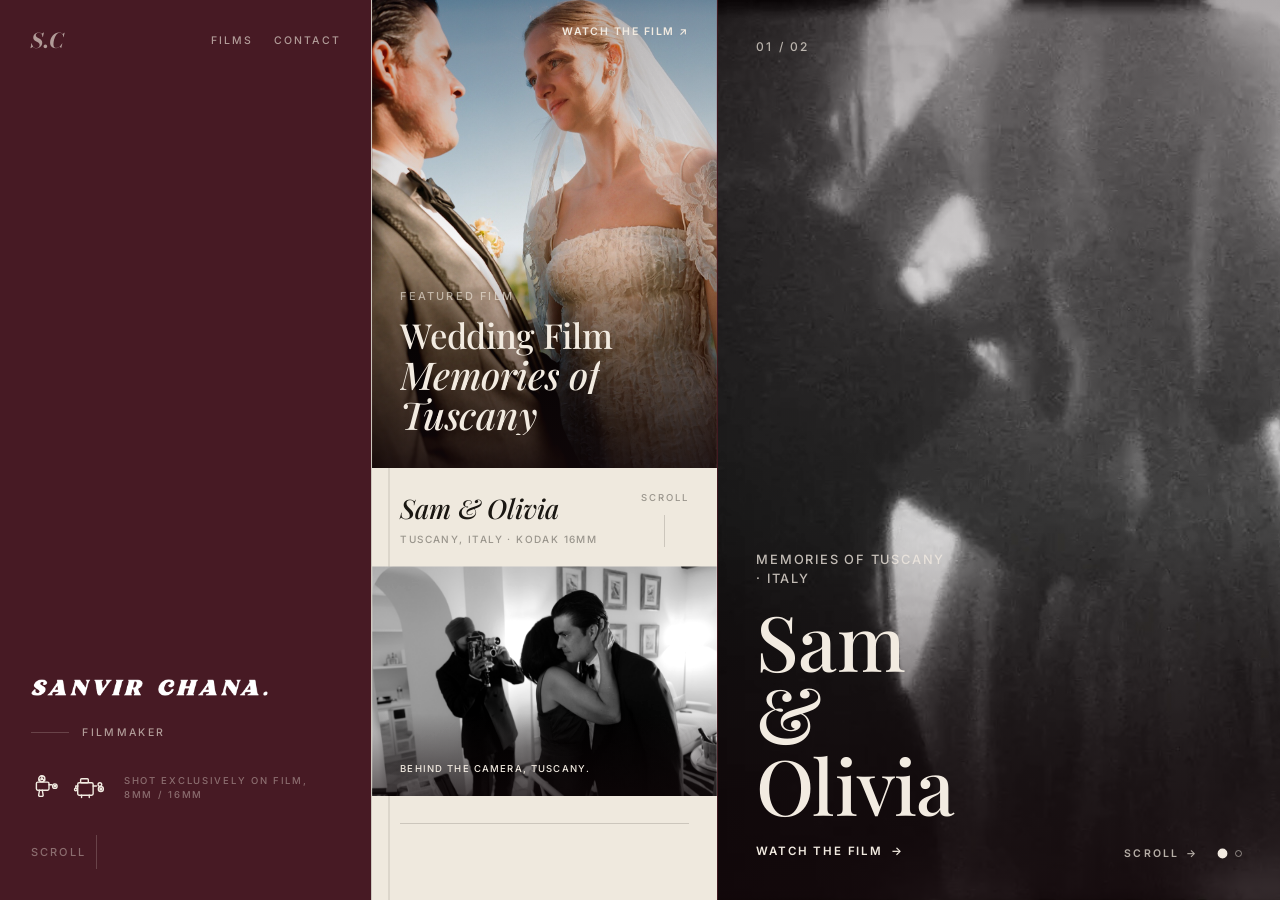
==== site/index.html @ 523c0150 "Initial commit — Studio Sanvir filmmaker portfolio site Static HTML/CSS/JS portfolio for Studio Sanv" ====
<!DOCTYPE html>
<html lang="en">
<head>
  <meta charset="UTF-8" />
  <meta name="viewport" content="width=device-width, initial-scale=1" />
  <title>Studio Sanvir — Filmmaker</title>
  <meta name="description" content="Studio Sanvir — wedding films by Sanvir Chana, shot entirely on Kodak film, each with an original score by composer Marcus Herne. London &amp; Tuscany." />
  <meta property="og:title" content="Studio Sanvir — Filmmaker" />
  <meta property="og:description" content="A filmmaker at the wedding — wholly bespoke, shot on Kodak film, with an original score for every couple." />
  <meta property="og:type" content="website" />
  <meta property="og:image" content="assets/img/full/q-846.jpg" />
  <meta name="theme-color" content="#f2ebe1" />
  <link rel="icon" href="data:image/svg+xml,<svg xmlns='http://www.w3.org/2000/svg' viewBox='0 0 32 32'><rect width='32' height='32' fill='%23471a24'/><text x='16' y='21.5' font-family='Georgia,serif' font-weight='600' font-size='20' fill='%23f2ebe1' text-anchor='middle'>S</text></svg>" />

  <link rel="preconnect" href="https://fonts.googleapis.com" />
  <link rel="preconnect" href="https://fonts.gstatic.com" crossorigin />
  <link href="https://fonts.googleapis.com/css2?family=Bodoni+Moda:ital,opsz,wght@1,6..96,700&family=Playfair+Display:ital,wght@0,400;0,500;0,600;1,400;1,500&family=Inter:wght@400;500;600&display=swap" rel="stylesheet" />
  <link rel="stylesheet" href="assets/css/home.css?v=32" />
  <script>(function(h){try{h.classList.add('is-intro');setTimeout(function(){h.classList.remove('is-intro');},2600);}catch(e){}})(document.documentElement);</script>
</head>
<body>
  <a class="skip" href="#films">Skip to the films</a>

  <div class="layout">

    <!-- 1 · IDENTITY (burgundy, spacious) --------------------------------- -->
    <aside class="col col--id" data-col aria-label="About Sanvir Chana">
      <div class="id__mast">
        <div class="id__top">
          <a class="brand" href="index.html" aria-label="Studio Sanvir, home" data-magnet>
            <span class="brand__mono" aria-hidden="true">S.C</span>
          </a>
          <nav class="id__nav">
            <a href="#films" data-magnet>Films</a>
            <a href="mailto:hi@studiosanvir.com" data-magnet>Contact</a>
          </nav>
        </div>

        <h1 class="logo" aria-label="Studio Sanvir, Filmmaker">
          <span class="logo__word" data-reveal aria-hidden="true"><img class="logo__img" src="assets/img/logo-sanvir-chana.png" alt="Sanvir Chana" /></span>
          <span class="logo__meta" data-reveal aria-hidden="true">
            <span class="logo__rule"></span>
            <span class="logo__desc">Filmmaker</span>
          </span>
        </h1>

        <p class="filmstock" data-reveal>
          <span class="filmstock__icons" aria-hidden="true">
            <svg viewBox="0 0 34 30"><!-- 8mm cine camera (pistol-grip, single reel) -->
              <rect x="6" y="9" width="14" height="9" rx="1.5"/>
              <g class="reel">
                <circle cx="12" cy="5.4" r="3.4"/><circle cx="12" cy="5.4" r="0.9"/>
                <circle cx="12" cy="2.7" r="0.55"/><circle cx="14.6" cy="6.7" r="0.55"/><circle cx="9.4" cy="6.7" r="0.55"/>
              </g>
              <path d="M20 12 h3"/>
              <circle cx="26.5" cy="13.5" r="2.5"/><circle cx="26.5" cy="13.5" r="0.85"/>
              <path d="M9.5 18 l-1 5.4 q-0.1 1.5 1.5 1.5 h2 q1.6 0 1.5 -1.5 l-1 -5.4"/>
            </svg>
            <svg viewBox="0 0 40 28"><!-- Bolex 16mm cine camera (turret + side hand-crank) -->
              <rect x="8" y="9" width="16" height="13" rx="1.5"/>
              <rect x="11" y="5" width="8" height="4" rx="1"/>
              <path d="M24 12.5 h3.5"/>
              <circle cx="31" cy="11" r="1.9"/>
              <circle cx="32" cy="15.5" r="2.6"/><circle cx="32" cy="15.5" r="0.9"/>
              <circle cx="6" cy="16" r="1.3"/>
              <path d="M6 14.7 v-2.2 h2.2"/>
              <path d="M12 22 v2.4 M20 22 v2.4"/>
            </svg>
          </span>
          <span class="filmstock__text">Shot exclusively on film,<br/>8mm&nbsp;/&nbsp;16mm</span>
        </p>

        <span class="id__cue" aria-hidden="true">Scroll<i></i></span>
      </div>

      <div class="id__about">
        <p class="id__lead" data-split>About</p>
        <div class="id__bio">
          <p data-reveal>Sanvir Chana is a filmmaker drawn to honest stories and quiet moments. His work is rooted in observation rather than direction, creating films that feel timeless, intimate and deeply human.</p>
          <p data-reveal>Every film is made entirely by hand, with no templates, no formulas, and no two ever the same.</p>
          <p data-reveal>He shoots exclusively on Kodak motion picture film, embracing the texture, warmth and character that only analogue can offer. Film demands patience, intention and trust. There are no unlimited takes, only moments that matter.</p>
          <p data-reveal>Each film is scored with an original composition, written specifically for the people at its heart. Rather than relying on licensed music, every piece is composed from scratch, creating something that belongs entirely to that story. A piece of music that will live alongside the memories it accompanies for years to come.</p>
          <p data-reveal>Whether documenting a wedding, a family, or a place, Sanvir's aim is always the same: to create films that feel truthful today and even more meaningful decades from now.</p>
          <p class="id__filmnote" data-reveal>Captured on Kodak Motion Picture Film.</p>
        </div>
        <figure class="id__portrait" data-clip>
          <img src="assets/img/full/sl-607.jpg" width="1200" height="1800" alt="Portrait of Sanvir Chana with a cine camera" loading="lazy" />
        </figure>
        <div class="id__contact" data-reveal>
          <p class="label">Enquiries</p>
          <a class="id__mail" href="mailto:hi@studiosanvir.com" data-magnet>hi@studiosanvir.com</a>
          <div class="id__links">
            <a href="https://www.instagram.com/sanvirchana" target="_blank" rel="noopener" data-magnet>Instagram ↗</a>
          </div>
          <p class="id__copy">London, UK — © <span data-year></span></p>
        </div>
      </div>
    </aside>

    <!-- 2 · THE FEATURE — a Vogue-style written piece (most writing) ------- -->
    <article class="col col--feature" data-col id="feature" aria-label="Featured film">
      <div class="ft__progress" aria-hidden="true"><span data-progress></span></div>

      <div class="ft__cover">
        <a class="ft__hero ft__hero--bleed" href="films/memories-of-tuscany.html" data-clip>
          <img src="assets/img/full/sam-olivia-look.jpg" width="1400" height="1400" alt="Sam &amp; Olivia, face to face in the Tuscan light" loading="lazy" />
          <span class="ft__view">Watch the film <i>↗</i></span>
          <header class="ft__head">
            <span class="ft__kicker">Featured Film</span>
            <h2 class="ft__title">
              <span class="ft__type">Wedding Film</span>
              <span class="ft__name" data-split>Memories of Tuscany</span>
            </h2>
          </header>
        </a>

        <div class="ft__coverfoot">
          <div class="ft__coverwrite" data-reveal>
            <p class="ft__coupleline">Sam &amp; Olivia</p>
            <p class="ft__placeline">Tuscany, Italy · Kodak 16mm</p>
          </div>
          <span class="ft__cue" aria-hidden="true">Scroll<i></i></span>
        </div>
      </div>

      <figure class="ft__shot ft__shot--fill" data-clip>
        <img src="assets/img/full/q-846.jpg" width="1800" height="1200" alt="Sanvir Chana filming Sam &amp; Olivia on a Bolex 16mm camera" loading="lazy" />
        <figcaption>Behind the camera, Tuscany.</figcaption>
      </figure>

      <div class="ft__body">
        <p class="ft__lead" data-reveal>Some weddings you photograph. A few you sit inside, and let happen.</p>
        <p data-reveal>Sam and Olivia were married over two unhurried days in the Tuscan hills, all of it shot on 16mm — three rolls a day, never more. The format asks a certain patience of you: you stop chasing every moment and begin waiting for the right one.</p>

        <figure class="ft__shot ft__shot--tall" data-clip>
          <img src="assets/img/full/sam-olivia-pellicano.jpg" width="1200" height="1798" alt="Sam &amp; Olivia outside Hotel Il Pellicano" loading="lazy" />
          <figcaption>Sam &amp; Olivia, Tuscany</figcaption>
        </figure>

        <p data-reveal>There is something Kodak film does that nothing else will. It flatters no one and forgives everyone — the afternoon light came through the grain like honey and held its warmth into the last of the evening.</p>
        <p data-reveal>There are no second takes. The crank turns, the magazine empties, and whatever happened in those thirty seconds is the only version there will ever be. The film is as singular as the day it remembers.</p>

        <figure class="ft__shot" data-clip>
          <img src="assets/img/full/m-863.jpg" width="1800" height="1200" alt="Golden-hour celebration in the courtyard" loading="lazy" />
          <figcaption>Golden hour, somewhere past the speeches.</figcaption>
        </figure>

        <p data-reveal>Marcus Herne scored it afterward — a piece written for the two of them alone. We finished as the music found the picture, the courtyard full, Sam and Olivia somewhere in the middle of it.</p>
        <p class="ft__sign" data-reveal>— Sanvir Chana</p>
      </div>
    </article>

    <!-- 3 · THE FILMS — each wedding plays full-bleed; scroll SIDEWAYS to the next -->
    <section class="col col--reel" data-col id="films" aria-label="Wedding films">
      <div class="reel__track" data-reel>
        <article class="wed">
          <video class="wed__vid" muted loop playsinline preload="auto" poster="assets/img/full/sam-olivia-poster.jpg"><source src="assets/video/sam-olivia.mp4" type="video/mp4" /></video>
          <div class="wed__scrim" aria-hidden="true"></div>
          <a class="wed__overlay" href="films/memories-of-tuscany.html">
            <span class="wed__no">01 / 02</span>
            <div class="wed__lower">
              <p class="wed__where">Memories of Tuscany · Italy</p>
              <h2 class="wed__couple" data-split>Sam &amp; Olivia</h2>
              <span class="wed__view">Watch the film <i>→</i></span>
            </div>
          </a>
        </article>

        <article class="wed">
          <video class="wed__vid" muted loop playsinline preload="none" poster="assets/img/full/anoop-rasans-poster.jpg"><source src="assets/video/anoop-rasans.mp4" type="video/mp4" /></video>
          <div class="wed__scrim" aria-hidden="true"></div>
          <a class="wed__overlay" href="films/from-paris-with-love.html">
            <span class="wed__no">02 / 02</span>
            <div class="wed__lower">
              <p class="wed__where">From Paris with Love · France</p>
              <h2 class="wed__couple" data-split>Anoop &amp; Rasans</h2>
              <span class="wed__view">Watch the film <i>→</i></span>
            </div>
          </a>
        </article>
      </div>

      <div class="reel__nav">
        <span class="reel__hint" aria-hidden="true">Scroll <i>→</i></span>
        <div class="reel__dots" data-dots aria-label="Choose a film"></div>
      </div>
    </section>
  </div>

  <script src="https://cdnjs.cloudflare.com/ajax/libs/gsap/3.12.5/gsap.min.js" defer></script>
  <script src="assets/js/home.js?v=9" defer></script>
</body>
</html>
---- site/assets/css/home.css ----
/* =========================================================================
   SANVIR CHANA — WEDDING FILMS · three independently-scrolling columns
   Identity (burgundy) · The Journal (a written feature) · The Films (playing)
   Type: Playfair Display (display) + Inter (text)
   ========================================================================= */

:root {
  --paper:   #efe9de;                 /* warm paper — middle */
  --paper-2: #e5ddcd;
  --ink:     #1a1712;
  --ink-2:   rgba(26,23,18,0.58);
  --ink-3:   rgba(26,23,18,0.40);
  --line:    rgba(26,23,18,0.16);
  --line-2:  rgba(26,23,18,0.09);

  --oxblood: #471a24;                 /* deep burgundy — identity + film surround */
  --wine:    #8a2e3c;
  --cream:   #f2ebe1;
  --cream-2: rgba(242,235,225,0.62);
  --cream-3: rgba(242,235,225,0.40);
  --cream-line: rgba(242,235,225,0.20);

  --serif: "Playfair Display", Georgia, "Times New Roman", serif;
  --sans:  "Inter", -apple-system, BlinkMacSystemFont, "Segoe UI", sans-serif;

  --ease: cubic-bezier(0.22, 1, 0.36, 1);
  --spring: cubic-bezier(0.34, 1.4, 0.64, 1);
  --img: contrast(1.03) saturate(1.05);
}

* , *::before, *::after { box-sizing: border-box; margin: 0; padding: 0; }
html, body { height: 100%; }
body { background: var(--paper); color: var(--ink); font-family: var(--sans); font-size: 15px; line-height: 1.5;
  -webkit-font-smoothing: antialiased; text-rendering: optimizeLegibility; overflow: hidden; }
@media (hover: hover) and (pointer: fine) { body { cursor: none; } }
img, video { display: block; max-width: 100%; }
a { color: inherit; text-decoration: none; }
::selection { background: var(--wine); color: var(--cream); }
.skip { position: absolute; left: -999px; top: 8px; z-index: 60; background: var(--ink); color: var(--paper); padding: 10px 16px; }
.skip:focus { left: 12px; }
:focus-visible { outline: 1.5px solid var(--wine); outline-offset: 3px; }
.label { font-family: var(--sans); font-size: 11px; font-weight: 500; letter-spacing: 0.18em; text-transform: uppercase; color: var(--ink-2); }

/* ---- micro-animation primitives -------------------------------------- */
[data-reveal] { opacity: 0; transform: translateY(16px); transition: opacity 0.9s var(--ease), transform 0.9s var(--ease); }
[data-reveal].in { opacity: 1; transform: none; }
[data-clip] { clip-path: inset(0 0 100% 0); transition: clip-path 1.15s var(--ease); }
[data-clip].in { clip-path: inset(0 0 0% 0); }
[data-clip] img, [data-clip] video { transform: scale(1.08); transition: transform 1.7s var(--ease); }
[data-clip].in img, [data-clip].in video { transform: scale(1); }
.word { display: inline-block; overflow: hidden; vertical-align: top; }
.word__in { display: inline-block; transform: translateY(115%); transition: transform 0.9s var(--spring); }
[data-split].in .word__in { transform: translateY(0); }
body.no-anim [data-reveal], body.no-anim [data-clip] { opacity: 1; transform: none; clip-path: none; }
body.no-anim .word__in { transform: none; }

/* ---- custom cursor --------------------------------------------------- */
.cursor { position: fixed; top: 0; left: 0; z-index: 200; width: 9px; height: 9px; border-radius: 50%; background: var(--wine);
  pointer-events: none; display: grid; place-items: center;
  transition: width 0.3s var(--spring), height 0.3s var(--spring), background 0.3s, border-color 0.3s; }
.cursor.is-hover { width: 46px; height: 46px; background: rgba(138,46,60,0.12); border: 1px solid var(--wine); }
.cursor.is-media { width: 82px; height: 82px; background: rgba(0,0,0,0.16); border: 1px solid var(--cream); }
.cursor::after { content: ""; font-family: var(--sans); font-size: 9.5px; letter-spacing: 0.14em; text-transform: uppercase; color: var(--cream); }
.cursor.is-media::after { content: "Watch"; }

/* =========================================================================
   THE THREE INDEPENDENT COLUMNS
   ========================================================================= */
.layout { display: grid; grid-template-columns: 29% 27% 44%; height: 100svh; }
.col { height: 100svh; overflow-y: auto; overflow-x: hidden; scrollbar-width: none; -webkit-overflow-scrolling: touch; }
.col::-webkit-scrollbar { display: none; }
/* opening reveal — columns fade up from a blank cream ground (studio-simms-style) */
.is-intro .col { opacity: 0; transition: opacity 0.95s var(--ease); }
.is-intro .col.is-in { opacity: 1; }
.col--id, .col--feature { padding: clamp(24px, 2.2vw, 46px); }
.col--feature, .col--reel { border-left: 1px solid var(--line); }

/* ---- 1 · IDENTITY (burgundy, spacious — minimal like the reference) ---- */
.col--id { background: var(--oxblood); color: var(--cream); padding: clamp(26px,2.4vw,50px); container-type: inline-size; }
.col--id ::selection { background: var(--cream); color: var(--oxblood); }
.id__mast { min-height: calc(100svh - clamp(52px,4.8vw,100px)); display: flex; flex-direction: column; }
.id__top { display: flex; align-items: center; justify-content: space-between; gap: 16px; }

/* the maker's mark — two initials joined: a couple, and a chop, in one glyph */
.brand { display: inline-flex; will-change: transform; }
.brand__mono { display: inline-flex; font-family: "Bodoni Moda", var(--serif); font-style: italic; font-weight: 700;
  font-size: clamp(18px,1.6vw,22px); letter-spacing: 0.02em; line-height: 1; color: var(--cream-2); transition: color 0.5s var(--ease); }   /* S.C — Bodoni Moda to match the SANVIR CHANA. wordmark logo */
@media (hover: hover) { .brand:hover .brand__mono { color: var(--cream); } }

.id__nav { display: flex; gap: clamp(16px,1.6vw,24px); }
.id__nav a { font-family: var(--sans); font-size: 10.5px; font-weight: 500; letter-spacing: 0.2em; text-transform: uppercase;
  color: var(--cream-2); position: relative; will-change: transform; }
.id__nav a::after { content:""; position:absolute; left:0; right:0; bottom:-4px; height:1px; background: var(--cream);
  transform: scaleX(0); transform-origin: left; transition: transform 0.4s var(--spring); }
@media (hover: hover) { .id__nav a:hover { color: var(--cream); } .id__nav a:hover::after { transform: scaleX(1); } }

/* the wordmark — the s.s. Chana logo (gold script), set on the burgundy */
.logo { margin-top: auto; transform: scale(calc(1 + 0.22 * var(--expand, 0))); transform-origin: left bottom; will-change: transform; }
.logo__word { display: block; line-height: 0; }
.logo__img { display: block; width: clamp(206px, 18.5vw, 248px); height: auto; }   /* the white SANVIR CHANA. wordmark — wide, thin Didone lockup (~13.6:1) */
.logo__meta { display: flex; align-items: center; gap: 13px; margin-top: clamp(20px,2.2vw,30px); }
.logo__rule { display: block; width: clamp(26px,3vw,46px); height: 1px; background: var(--cream-line); flex: none; }
.logo__desc { font-family: var(--sans); font-size: 10.5px; font-weight: 500; letter-spacing: 0.22em; text-transform: uppercase; color: var(--cream-2); }

/* the craft mark — shot exclusively on 16mm (a Bolex + a projector, outlined) */
.filmstock { display: flex; align-items: center; gap: clamp(11px,1.2vw,15px); margin-top: clamp(22px,2.6vw,34px); }
.filmstock__icons { display: inline-flex; align-items: flex-end; gap: 9px; color: var(--cream); flex: none; }
.filmstock__icons svg { display: block; height: clamp(22px,2.2vw,27px); width: auto; overflow: visible; }
.filmstock__icons svg rect, .filmstock__icons svg circle, .filmstock__icons svg path, .filmstock__icons svg line {
  fill: none; stroke: currentColor; stroke-width: 1.4; stroke-linecap: round; stroke-linejoin: round; vector-effect: non-scaling-stroke; }
.filmstock__icons .reel { transform-box: fill-box; transform-origin: center; animation: spin16 9s linear infinite; }
@media (prefers-reduced-motion: reduce) { .filmstock__icons .reel { animation: none; } }
@keyframes spin16 { to { transform: rotate(360deg); } }
.filmstock__text { font-family: var(--sans); font-size: 9.5px; font-weight: 500; letter-spacing: 0.18em; text-transform: uppercase; line-height: 1.5; color: var(--cream-3); }

.id__cue { display: inline-flex; align-items: center; gap: 10px; margin-top: clamp(24px,2.6vw,38px);
  font-family: var(--sans); font-size: 11px; font-weight: 500; letter-spacing: 0.2em; text-transform: uppercase; color: var(--cream-3); }
.id__cue i { width: 1px; height: 34px; background: var(--cream-line); position: relative; overflow: hidden; }
.id__cue i::after { content:""; position:absolute; inset:0; background: var(--cream-2); transform: translateY(-100%); animation: drop 2.2s var(--ease) infinite; }
@keyframes drop { 0% { transform: translateY(-100%);} 55%,100% { transform: translateY(100%);} }
.id__about { max-width: 38ch; padding-top: clamp(52px, 9vh, 130px); }
.id__about > * + * { margin-top: clamp(18px,2vw,26px); }
.id__bio > * + * { margin-top: clamp(18px,2vw,26px); }
.id__lead { font-family: var(--serif); font-style: italic; font-weight: 400; font-size: clamp(1.7rem, 2.5vw, 2.5rem); line-height: 1.12; color: var(--cream); }
.id__about p:not(.label):not(.id__lead) { font-family: var(--sans); font-size: clamp(0.96rem,1.05vw,1.06rem); line-height: 1.6; color: var(--cream-2); }
.id__creds { display: flex; flex-direction: column; gap: clamp(11px,1.2vw,15px); padding: clamp(18px,2vw,26px) 0; border-top: 1px solid var(--cream-line); border-bottom: 1px solid var(--cream-line); }
.id__creds > div { display: flex; align-items: baseline; justify-content: space-between; gap: 16px; }
.id__creds dt { font-family: var(--sans); font-size: 10px; font-weight: 500; letter-spacing: 0.18em; text-transform: uppercase; color: var(--cream-3); }
.id__creds dd { font-family: var(--serif); font-style: italic; font-weight: 400; font-size: clamp(1.05rem,1.4vw,1.3rem); color: var(--cream); text-align: right; }
.id__portrait { overflow: hidden; aspect-ratio: 2/3; background: rgba(0,0,0,0.2); margin-top: clamp(26px,3vw,40px) !important; }   /* 2/3 = native ratio of the SL.607 portrait → shows the full frame, uncropped */
.id__portrait img { width: 100%; height: 100%; object-fit: cover; filter: var(--img); }
@media (hover: hover) { .id__portrait:hover img { transform: scale(1.04); transition: transform 1.3s var(--ease); } }
.id__contact .label { display: block; color: var(--cream-3); margin-bottom: clamp(14px,1.6vw,20px); }
.id__mail { display: inline-block; font-family: var(--serif); font-weight: 400; font-size: clamp(1.5rem,2.3vw,2.1rem); color: var(--cream); position: relative; will-change: transform; }
.id__mail::after { content:""; position:absolute; left:0; right:0; bottom:0; height:1.5px; background: var(--cream); transform: scaleX(0); transform-origin: left; transition: transform 0.55s var(--spring); }
@media (hover: hover) { .id__mail:hover::after { transform: scaleX(1); } }
.id__links { display: flex; flex-wrap: wrap; gap: 12px 22px; margin-top: clamp(16px,1.8vw,24px); }
.id__links a { font-size: 12.5px; color: var(--cream); position: relative; will-change: transform; }
.id__links a::after { content:""; position:absolute; left:0; right:0; bottom:-2px; height:1px; background: var(--cream); transform: scaleX(0); transform-origin: left; transition: transform 0.4s var(--spring); }
@media (hover: hover) { .id__links a:hover::after { transform: scaleX(1); } }
.id__copy { font-size: 11.5px; color: var(--cream-3); margin-top: clamp(24px,2.6vw,36px); padding-bottom: clamp(20px,3vh,40px); }

/* when the column expands (takeover), the About fills it as a two-column editorial spread */
@container (min-width: 640px) {
  .id__about { max-width: none; display: grid; grid-template-columns: 1.05fr 0.92fr;
    column-gap: clamp(34px, 4.4cqw, 76px); align-items: start; }
  .id__about > * + * { margin-top: 0; }
  .id__lead { grid-column: 1 / -1; grid-row: 1; font-size: clamp(2.4rem, 4.9cqw, 3.9rem); line-height: 1.06; max-width: 20ch; margin-bottom: clamp(30px, 3.6cqw, 58px); }
  .id__bio { grid-column: 1; grid-row: 2; }
  .id__bio > * + * { margin-top: clamp(16px, 1.7cqw, 24px); }
  .id__portrait { grid-column: 2; grid-row: 2; margin: 0 !important; }
  .id__contact { grid-column: 1 / -1; grid-row: 3; margin-top: clamp(44px, 5cqw, 90px); }
  .id__about p:not(.label):not(.id__lead) { font-size: clamp(1.02rem, 1.45cqw, 1.3rem); line-height: 1.62; }
  .id__creds dd { font-size: clamp(1.1rem, 1.55cqw, 1.4rem); }
  .id__mail { font-size: clamp(1.7rem, 2.7cqw, 2.5rem); }
}
/* the About closes on a small film-stock signature line (overrides the body-paragraph size in both states) */
.id__about p.id__filmnote:not(.id__lead) { margin-top: clamp(22px,2.6vw,34px); font-size: 10px; line-height: 1.7;
  font-weight: 500; letter-spacing: 0.18em; text-transform: uppercase; color: var(--cream-3); }

/* ---- 2 · THE FEATURE (the written piece) ---- */
.col--feature { position: relative; }
/* vertical reading-rail pinned to the column's left edge; fills top→bottom as you read */
.ft__progress { position: sticky; top: 0; z-index: 5; height: 0; }
.ft__progress::before { content: ""; position: absolute; top: calc(-1 * clamp(24px,2.2vw,46px)); left: calc(-1 * clamp(24px,2.2vw,46px) + 16px); width: 2px; height: 100svh; background: var(--line-2); }
.ft__progress span { position: absolute; top: calc(-1 * clamp(24px,2.2vw,46px)); left: calc(-1 * clamp(24px,2.2vw,46px) + 16px); width: 2px; height: 100svh; background: var(--wine); transform: scaleY(0); transform-origin: top; will-change: transform; }
.ft__head { padding-top: clamp(2px,0.6vw,8px); }
.ft__kicker { display: block; font-family: var(--sans); font-size: 11px; font-weight: 500; letter-spacing: 0.2em; text-transform: uppercase; color: var(--wine); }
/* the featured-film lockup — project type (roman) over name (italic), à la the reference */
.ft__title { border-top: 1px solid var(--line); margin-top: clamp(16px,1.8vw,24px); padding-top: clamp(20px,2.2vw,30px); }
.ft__type { display: block; font-family: var(--serif); font-weight: 500; font-size: clamp(1.7rem,2.7vw,2.5rem); line-height: 1.05; letter-spacing: -0.01em; color: var(--ink); }
.ft__name { display: block; font-family: var(--serif); font-style: italic; font-weight: 500; font-size: clamp(1.9rem,3vw,2.8rem); line-height: 1.05; letter-spacing: -0.01em; color: var(--ink); margin-top: 1px; }
.ft__hero { position: relative; display: block; overflow: hidden; aspect-ratio: 1/1; background: var(--paper-2); margin-top: clamp(26px,3.2vh,44px); }   /* 1/1 = the square Sam & Olivia couple portrait, full-frame */
.ft__hero img { width: 100%; height: 100%; object-fit: cover; filter: var(--img); transition: transform 1.3s var(--ease); }
.ft__hero::after { content: ""; position: absolute; inset: 0; pointer-events: none; background: linear-gradient(to top, rgba(18,8,10,0.55), rgba(18,8,10,0) 38%); }
@media (hover: hover) { .ft__hero:hover img { transform: scale(1.04); } }
.ft__view { position: absolute; right: clamp(12px,1.4vw,18px); bottom: clamp(12px,1.4vw,18px); z-index: 2;
  font-family: var(--sans); font-size: 10.5px; font-weight: 600; letter-spacing: 0.14em; text-transform: uppercase; color: var(--cream); }
.ft__view i { font-style: normal; display: inline-block; transition: transform 0.45s var(--spring); }
@media (hover: hover) { .ft__hero:hover .ft__view i { transform: translate(3px,-3px); } }
.ft__credits { display: flex; justify-content: space-between; gap: 16px; margin-top: clamp(14px,1.6vh,20px);
  font-family: var(--sans); font-size: 10.5px; font-weight: 500; letter-spacing: 0.12em; text-transform: uppercase; color: var(--ink-3); }

/* the central section opens with a FULL-BLEED image covering the top half, title overlaid, + writing + scroll cue */
.ft__cover { position: relative; z-index: 6; }   /* lift above the reading rail (z-index 5) across this region */
.ft__hero--bleed { position: relative; display: block; overflow: hidden; aspect-ratio: auto; height: 52svh; min-height: 320px;
  margin: calc(-1 * clamp(24px,2.2vw,46px)) calc(-1 * clamp(24px,2.2vw,46px)) 0;   /* break out of the column padding → edge to edge */
  background: var(--oxblood); }
.ft__hero--bleed img { width: 100%; height: 100%; object-fit: cover; object-position: center 32%; }
.ft__hero--bleed::after { content: ""; position: absolute; inset: 0; pointer-events: none;
  background: linear-gradient(to top, rgba(18,8,10,0.80) 0%, rgba(18,8,10,0.03) 48%, rgba(18,8,10,0.30) 100%); }
.ft__hero--bleed .ft__head { position: absolute; z-index: 2; left: clamp(24px,2.2vw,46px); right: clamp(24px,2.2vw,46px); bottom: clamp(20px,2.6vw,34px); padding: 0; }
.ft__hero--bleed .ft__kicker { color: var(--cream-2); }
.ft__hero--bleed .ft__title { border-top: none; margin-top: clamp(8px,1vw,12px); padding-top: 0; }
.ft__hero--bleed .ft__type, .ft__hero--bleed .ft__name { color: var(--cream); }
.ft__hero--bleed .ft__view { z-index: 2; right: clamp(24px,2.2vw,46px); top: clamp(16px,2vw,24px); bottom: auto; }
.ft__coverfoot { display: flex; align-items: flex-end; justify-content: space-between; gap: 18px; margin-top: clamp(20px,2.6vh,34px); }
.ft__coupleline { font-family: var(--serif); font-style: italic; font-weight: 500; font-size: clamp(1.35rem,2.1vw,1.8rem); line-height: 1; color: var(--ink); }
.ft__placeline { font-family: var(--sans); font-size: 10px; font-weight: 500; letter-spacing: 0.14em; text-transform: uppercase; color: var(--ink-3); margin-top: clamp(7px,1vw,10px); }
.ft__cue { display: inline-flex; flex-direction: column; align-items: center; gap: 9px; flex: none;
  font-family: var(--sans); font-size: 9.5px; font-weight: 500; letter-spacing: 0.2em; text-transform: uppercase; color: var(--ink-3); }
.ft__cue i { width: 1px; height: 32px; background: var(--line); position: relative; overflow: hidden; }
.ft__cue i::after { content: ""; position: absolute; inset: 0; background: var(--wine); transform: translateY(-100%); animation: drop 2.2s var(--ease) infinite; }
@media (prefers-reduced-motion: reduce) { .ft__cue i::after { animation: none; } }
.ft__body { margin-top: clamp(26px,3vh,40px); padding-top: clamp(24px,2.6vh,34px); border-top: 1px solid var(--line); max-width: 46ch; }
.ft__body > p { font-family: var(--sans); font-size: 11px; line-height: 1.9; color: var(--ink-2); margin-bottom: clamp(14px,1.5vw,20px); }
.ft__body .ft__lead { font-family: var(--serif); font-style: italic; font-weight: 400; font-size: clamp(1.25rem,1.6vw,1.6rem); line-height: 1.3; color: var(--ink); margin-bottom: clamp(18px,2vh,26px); }
.ft__shot { overflow: hidden; margin: clamp(26px,3.2vh,42px) 0; }
.ft__shot img { display: block; width: 100%; height: auto; aspect-ratio: 3/2; object-fit: cover; filter: var(--img); transition: transform 1.3s var(--ease); }
@media (hover: hover) { .ft__shot:hover img { transform: scale(1.03); } }
.ft__shot figcaption { margin-top: 10px; font-family: var(--sans); font-size: 9.5px; font-weight: 500; letter-spacing: 0.12em; text-transform: uppercase; color: var(--ink-3); }
.ft__body .ft__sign { font-family: var(--serif); font-style: italic; font-size: 13px; color: var(--ink-3); margin-top: clamp(20px,2.4vh,30px); padding-bottom: clamp(30px,5vh,64px); }
.ft__shot--tall img { aspect-ratio: 2/3; }   /* the Sam & Olivia portrait shows full-frame, uncropped */

/* the "Behind the camera" still fills its section full-bleed like the cover above; the body bar peeks below to keep inviting the scroll */
.ft__shot--fill { position: relative; z-index: 6; margin: clamp(18px,2.2vh,28px) calc(-1 * clamp(24px,2.2vw,46px)); }
.ft__shot--fill img { width: 100%; height: auto; aspect-ratio: 3/2; object-position: center; }   /* native 3/2 full-bleed → full frame, the person shooting stays in view (no side-crop) */
.ft__shot--fill::after { content: ""; position: absolute; inset: 0; pointer-events: none; background: linear-gradient(to top, rgba(18,8,10,0.58), rgba(18,8,10,0) 36%); }
.ft__shot--fill figcaption { position: absolute; z-index: 2; left: clamp(24px,2.2vw,46px); bottom: clamp(14px,1.6vw,20px); margin: 0; color: var(--cream); }

/* ---- Feature takeover: scrolling the middle expands it LEFT over the identity column, then fills like the About spread ---- */
.col--id { opacity: calc(1 - 0.92 * var(--expand-mid, 0)); }   /* identity fades out as the feature takes its place */
.col--feature.ft--wide .ft__head { max-width: 42ch; }
.col--feature.ft--wide .ft__body { max-width: none; columns: 2; column-gap: clamp(36px, 4vw, 72px); }
.col--feature.ft--wide .ft__body > p { font-size: 12.5px; }
.col--feature.ft--wide .ft__body .ft__lead { column-span: all; font-size: clamp(1.5rem, 1.9vw, 2.05rem); line-height: 1.26; max-width: 30ch; }
.col--feature.ft--wide .ft__body .ft__sign { column-span: all; }
.col--feature.ft--wide .ft__body .ft__shot { column-span: all; break-inside: avoid; margin: clamp(30px,3.4vh,48px) 0; }
.col--feature.ft--wide .ft__body .ft__shot--tall { text-align: center; }
.col--feature.ft--wide .ft__body .ft__shot--tall img { width: auto; height: clamp(380px, 54vh, 540px); max-width: 100%; margin: 0 auto; }

/* ---- 3 · THE FILMS (each wedding full-bleed; scroll sideways to the next) ---- */
.col--reel { position: relative; padding: 0; background: var(--oxblood); overflow: hidden; opacity: calc(1 - 0.92 * var(--expand, 0)); }
.reel__track { position: relative; display: flex; height: 100%; overflow-x: auto; overflow-y: hidden;
  scroll-snap-type: x mandatory; scrollbar-width: none; -ms-overflow-style: none; }
.reel__track::-webkit-scrollbar { width: 0; height: 0; display: none; }
.wed { position: relative; flex: 0 0 100%; height: 100%; overflow: hidden; scroll-snap-align: start; }
.wed__vid { position: absolute; inset: 0; width: 100%; height: 100%; object-fit: cover; filter: var(--img); }
.wed__scrim { position: absolute; inset: 0; pointer-events: none;
  background: linear-gradient(to top, rgba(20,8,11,0.82) 0%, rgba(20,8,11,0.06) 42%, rgba(20,8,11,0.34) 100%); }
.wed__overlay { position: absolute; inset: 0; z-index: 2; display: flex; flex-direction: column; justify-content: space-between;
  padding: clamp(28px,3vw,56px); color: var(--cream); }
.wed__no { font-family: var(--mono, var(--sans)); font-family: var(--sans); font-size: 12px; font-weight: 500; letter-spacing: 0.18em; color: rgba(242,235,225,0.7); }
.wed__lower { max-width: 22ch; }
.wed__where { font-family: var(--sans); font-size: clamp(11.5px,1vw,13px); font-weight: 500; letter-spacing: 0.14em; text-transform: uppercase; color: rgba(242,235,225,0.78); margin-bottom: clamp(10px,1.2vw,16px); }
.wed__couple { font-family: var(--serif); font-weight: 500; font-size: clamp(3rem, 6vw, 6.6rem); line-height: 0.94; letter-spacing: -0.01em; color: var(--cream); }
.wed__view { display: inline-flex; align-items: center; gap: 8px; margin-top: clamp(16px,1.8vw,26px);
  font-family: var(--sans); font-size: 11.5px; font-weight: 600; letter-spacing: 0.16em; text-transform: uppercase; color: var(--cream); }
.wed__view i { font-style: normal; transition: transform 0.45s var(--spring); display: inline-block; }
@media (hover: hover) { .wed__overlay:hover .wed__view i { transform: translateX(8px); } }

/* arrows / underlines that spring (shared) */
.wed__view i, .ft__title i { display: inline-block; }

/* pagination dots + scroll hint — pinned over the reel, never scroll with it */
.reel__nav { position: absolute; right: clamp(22px,3vw,52px); bottom: clamp(24px,3vw,52px);
  z-index: 4; display: flex; align-items: center; gap: clamp(14px,1.6vw,22px); }
.reel__hint { display: inline-flex; align-items: center; gap: 7px; font-family: var(--sans);
  font-size: 10.5px; font-weight: 600; letter-spacing: 0.2em; text-transform: uppercase;
  color: rgba(242,235,225,0.72); transition: opacity 0.7s var(--ease); }
.reel__hint i { font-style: normal; display: inline-block; animation: reelNudge 1.6s var(--ease) infinite; }
.reel--moved .reel__hint { opacity: 0; pointer-events: none; }
.reel__dots { display: flex; align-items: center; gap: 9px; }
.reel__dot { width: 7px; height: 7px; padding: 0; border-radius: 50%; cursor: pointer;
  border: 1px solid rgba(242,235,225,0.5); background: transparent;
  transition: background 0.45s var(--ease), transform 0.45s var(--spring), border-color 0.45s var(--ease); }
.reel__dot.is-on { background: var(--cream); border-color: var(--cream); transform: scale(1.4); }
@media (hover: hover) { .reel__dot:hover { border-color: var(--cream); transform: scale(1.2); } }
@keyframes reelNudge { 0%,100% { transform: translateX(0); } 50% { transform: translateX(5px); } }

/* =========================================================================
   RESPONSIVE — below 1040px the columns stack and the page scrolls
   ========================================================================= */
@media (max-width: 1040px) {
  body { overflow: auto; cursor: auto; }
  .cursor { display: none; }
  .layout { grid-template-columns: 1fr; height: auto; }
  .col { height: auto; min-height: 0; overflow: visible; }
  .col--id, .col--feature { padding: clamp(26px,7vw,52px); }
  .col--feature, .col--reel { border-left: none; border-top: 1px solid var(--line); }
  .ft__progress { display: none; }
  .id__mast { min-height: 84svh; }
  .col--reel { height: 80svh; overflow: hidden; }
  .wed { flex: 0 0 90%; height: 100%; min-height: 0; }
}
@media (max-width: 560px) { .id__mast { min-height: 76svh; } .col--reel { height: 70svh; } .wed { flex: 0 0 92%; } }

@media (prefers-reduced-motion: reduce) {
  *, *::before, *::after { transition-duration: 0.01ms !important; animation-duration: 0.01ms !important; }
  [data-reveal], [data-clip] { opacity: 1; transform: none; clip-path: none; }
  .word__in { transform: none; }
}
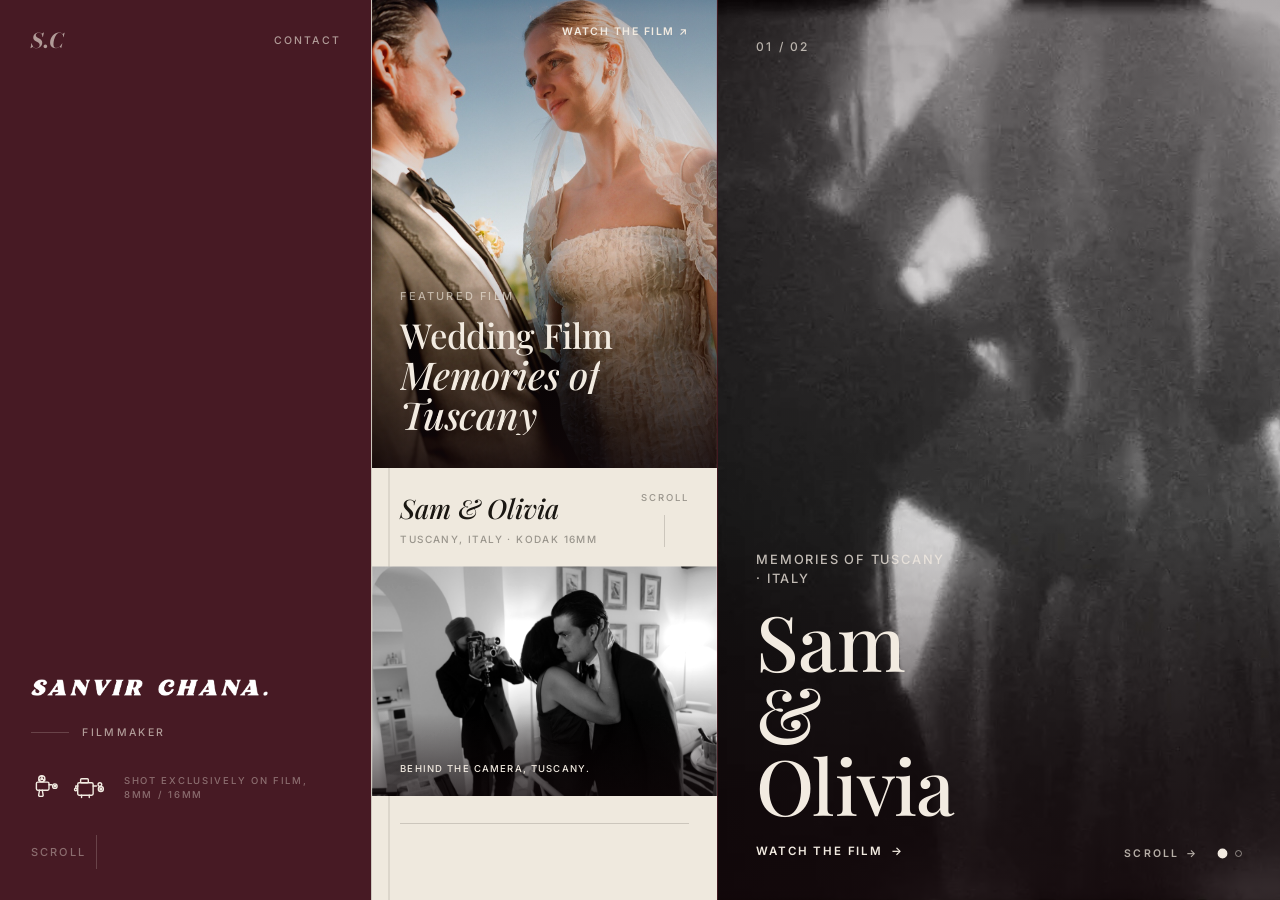
==== commit 947131ba: "Remove the Films link from the top nav Co-Authored-By: Claude Opus 4.8 <noreply@anthropic.com>" ====
--- a/site/index.html
+++ b/site/index.html
@@ -31,7 +31,6 @@
             <span class="brand__mono" aria-hidden="true">S.C</span>
           </a>
           <nav class="id__nav">
-            <a href="#films" data-magnet>Films</a>
             <a href="mailto:hi@studiosanvir.com" data-magnet>Contact</a>
           </nav>
         </div>
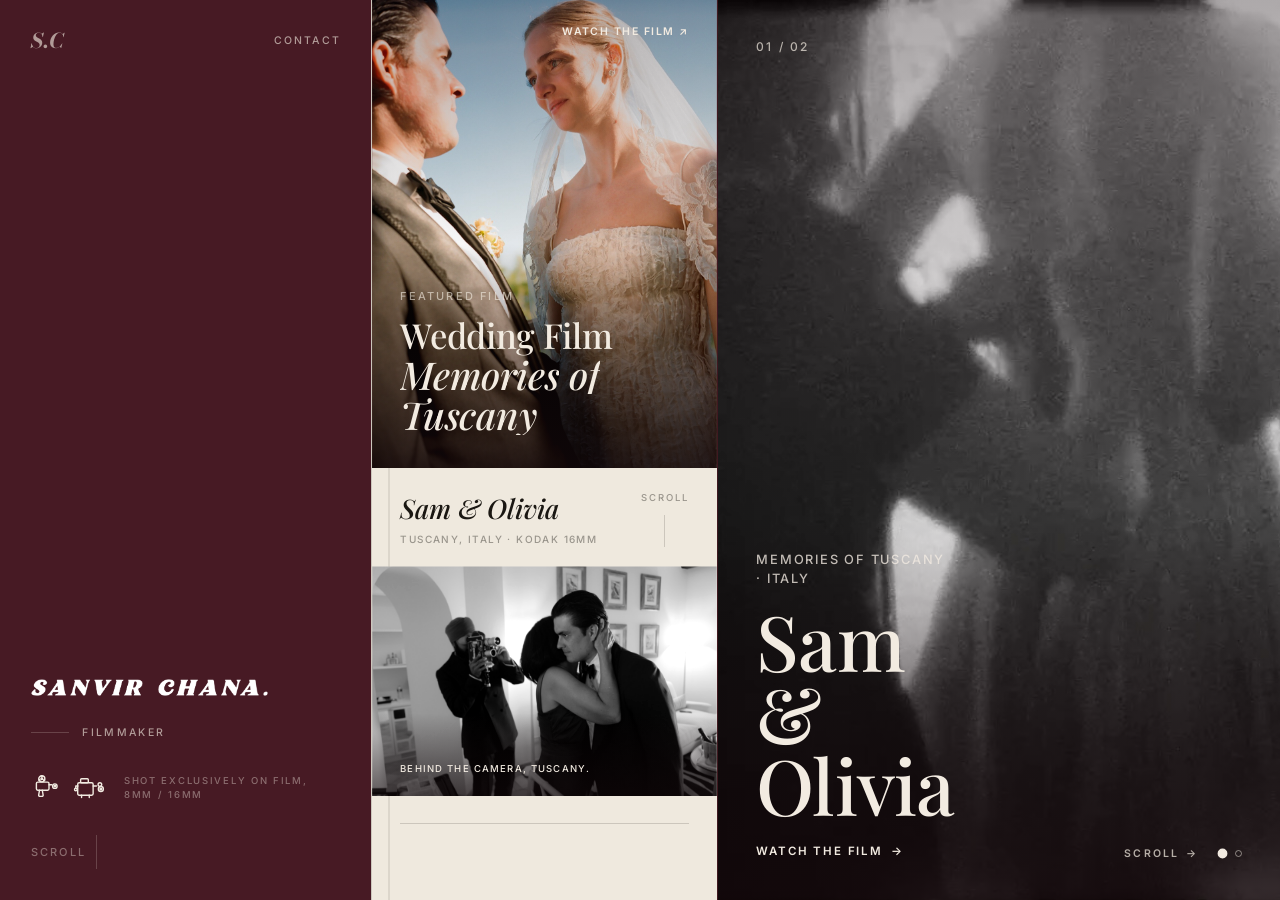
==== commit 42c01134: "Link Memories of Tuscany 'watch' CTAs to the Vimeo film Co-Authored-By: Claude Opus 4.8 <noreply@ant" ====
--- a/site/index.html
+++ b/site/index.html
@@ -101,7 +101,7 @@
       <div class="ft__progress" aria-hidden="true"><span data-progress></span></div>
 
       <div class="ft__cover">
-        <a class="ft__hero ft__hero--bleed" href="films/memories-of-tuscany.html" data-clip>
+        <a class="ft__hero ft__hero--bleed" href="https://vimeo.com/1147481748/d4105af695?fl=ip&amp;fe=ec" target="_blank" rel="noopener" data-clip>
           <img src="assets/img/full/sam-olivia-look.jpg" width="1400" height="1400" alt="Sam &amp; Olivia, face to face in the Tuscan light" loading="lazy" />
           <span class="ft__view">Watch the film <i>↗</i></span>
           <header class="ft__head">
@@ -155,7 +155,7 @@
         <article class="wed">
           <video class="wed__vid" muted loop playsinline preload="auto" poster="assets/img/full/sam-olivia-poster.jpg"><source src="assets/video/sam-olivia.mp4" type="video/mp4" /></video>
           <div class="wed__scrim" aria-hidden="true"></div>
-          <a class="wed__overlay" href="films/memories-of-tuscany.html">
+          <a class="wed__overlay" href="https://vimeo.com/1147481748/d4105af695?fl=ip&amp;fe=ec" target="_blank" rel="noopener">
             <span class="wed__no">01 / 02</span>
             <div class="wed__lower">
               <p class="wed__where">Memories of Tuscany · Italy</p>
@@ -187,6 +187,6 @@
   </div>
 
   <script src="https://cdnjs.cloudflare.com/ajax/libs/gsap/3.12.5/gsap.min.js" defer></script>
-  <script src="assets/js/home.js?v=9" defer></script>
+  <script src="assets/js/home.js?v=10" defer></script>
 </body>
 </html>
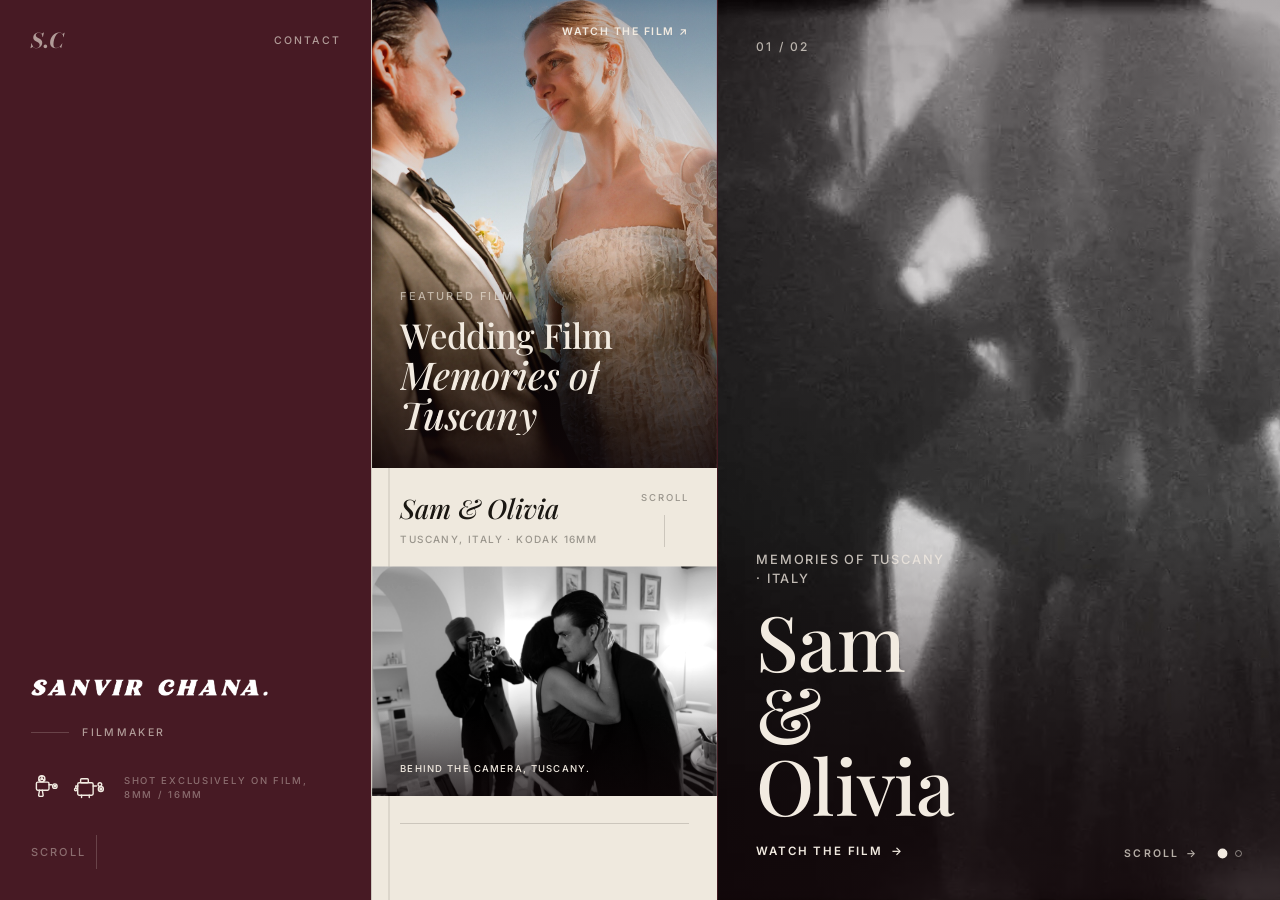
==== commit 18a97bac: "Vimeo link only from the Tuscany film page, not the homepage tiles Homepage hero + reel return to li" ====
--- a/site/index.html
+++ b/site/index.html
@@ -101,7 +101,7 @@
       <div class="ft__progress" aria-hidden="true"><span data-progress></span></div>
 
       <div class="ft__cover">
-        <a class="ft__hero ft__hero--bleed" href="https://vimeo.com/1147481748/d4105af695?fl=ip&amp;fe=ec" target="_blank" rel="noopener" data-clip>
+        <a class="ft__hero ft__hero--bleed" href="films/memories-of-tuscany.html" data-clip>
           <img src="assets/img/full/sam-olivia-look.jpg" width="1400" height="1400" alt="Sam &amp; Olivia, face to face in the Tuscan light" loading="lazy" />
           <span class="ft__view">Watch the film <i>↗</i></span>
           <header class="ft__head">
@@ -155,7 +155,7 @@
         <article class="wed">
           <video class="wed__vid" muted loop playsinline preload="auto" poster="assets/img/full/sam-olivia-poster.jpg"><source src="assets/video/sam-olivia.mp4" type="video/mp4" /></video>
           <div class="wed__scrim" aria-hidden="true"></div>
-          <a class="wed__overlay" href="https://vimeo.com/1147481748/d4105af695?fl=ip&amp;fe=ec" target="_blank" rel="noopener">
+          <a class="wed__overlay" href="films/memories-of-tuscany.html">
             <span class="wed__no">01 / 02</span>
             <div class="wed__lower">
               <p class="wed__where">Memories of Tuscany · Italy</p>
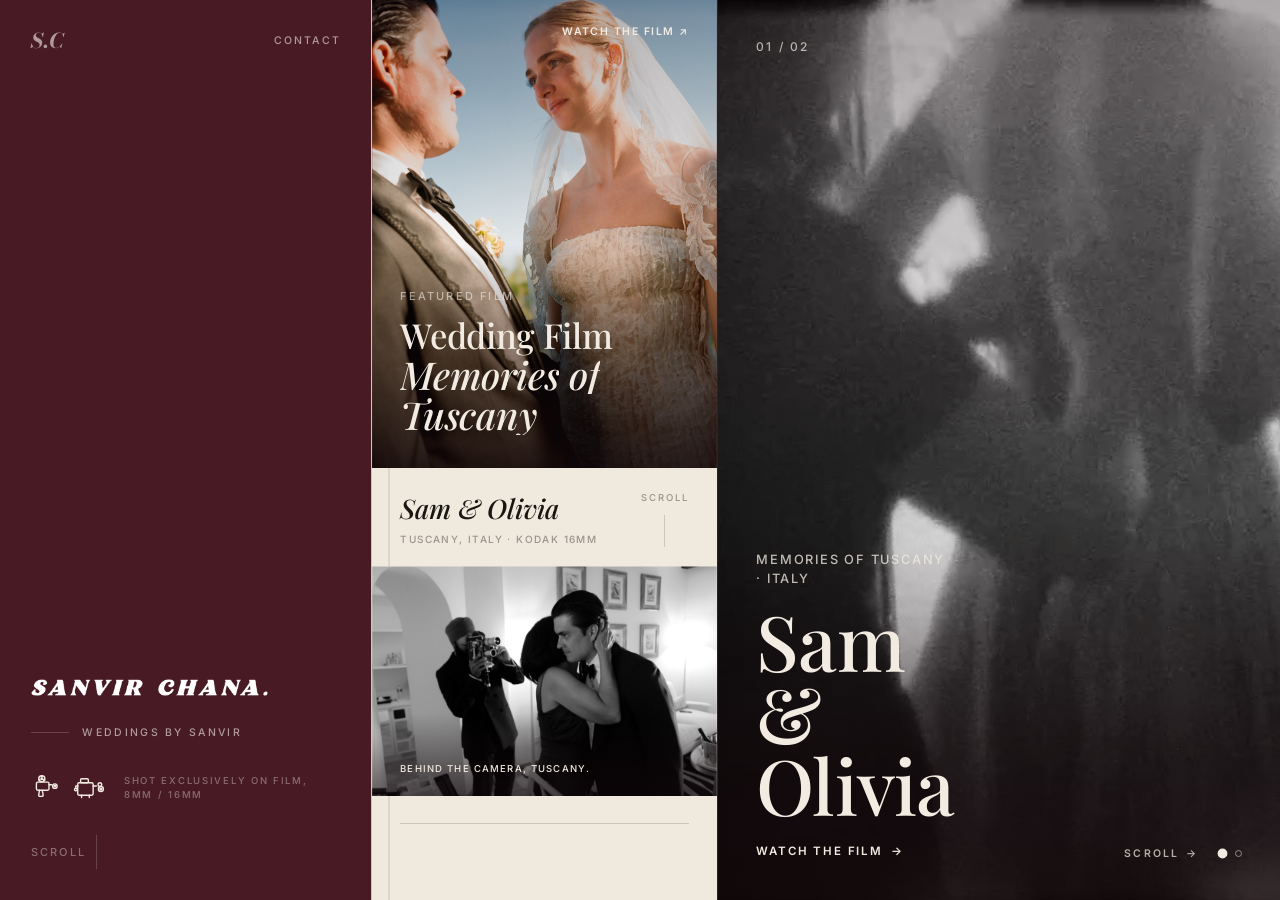
==== commit 2de19384: "Rebrand tagline: Filmmaker -> Weddings by Sanvir Logo tagline, page title/social tags, and film-page" ====
--- a/site/index.html
+++ b/site/index.html
@@ -3,10 +3,10 @@
 <head>
   <meta charset="UTF-8" />
   <meta name="viewport" content="width=device-width, initial-scale=1" />
-  <title>Studio Sanvir — Filmmaker</title>
+  <title>Studio Sanvir — Weddings</title>
   <meta name="description" content="Studio Sanvir — wedding films by Sanvir Chana, shot entirely on Kodak film, each with an original score by composer Marcus Herne. London &amp; Tuscany." />
-  <meta property="og:title" content="Studio Sanvir — Filmmaker" />
-  <meta property="og:description" content="A filmmaker at the wedding — wholly bespoke, shot on Kodak film, with an original score for every couple." />
+  <meta property="og:title" content="Studio Sanvir — Weddings" />
+  <meta property="og:description" content="Weddings by Sanvir. Wholly bespoke, shot on Kodak film, with an original score for every couple." />
   <meta property="og:type" content="website" />
   <meta property="og:image" content="assets/img/full/q-846.jpg" />
   <meta name="theme-color" content="#f2ebe1" />
@@ -35,11 +35,11 @@
           </nav>
         </div>
 
-        <h1 class="logo" aria-label="Studio Sanvir, Filmmaker">
+        <h1 class="logo" aria-label="Studio Sanvir, Weddings by Sanvir">
           <span class="logo__word" data-reveal aria-hidden="true"><img class="logo__img" src="assets/img/logo-sanvir-chana.png" alt="Sanvir Chana" /></span>
           <span class="logo__meta" data-reveal aria-hidden="true">
             <span class="logo__rule"></span>
-            <span class="logo__desc">Filmmaker</span>
+            <span class="logo__desc">Weddings by Sanvir</span>
           </span>
         </h1>
 
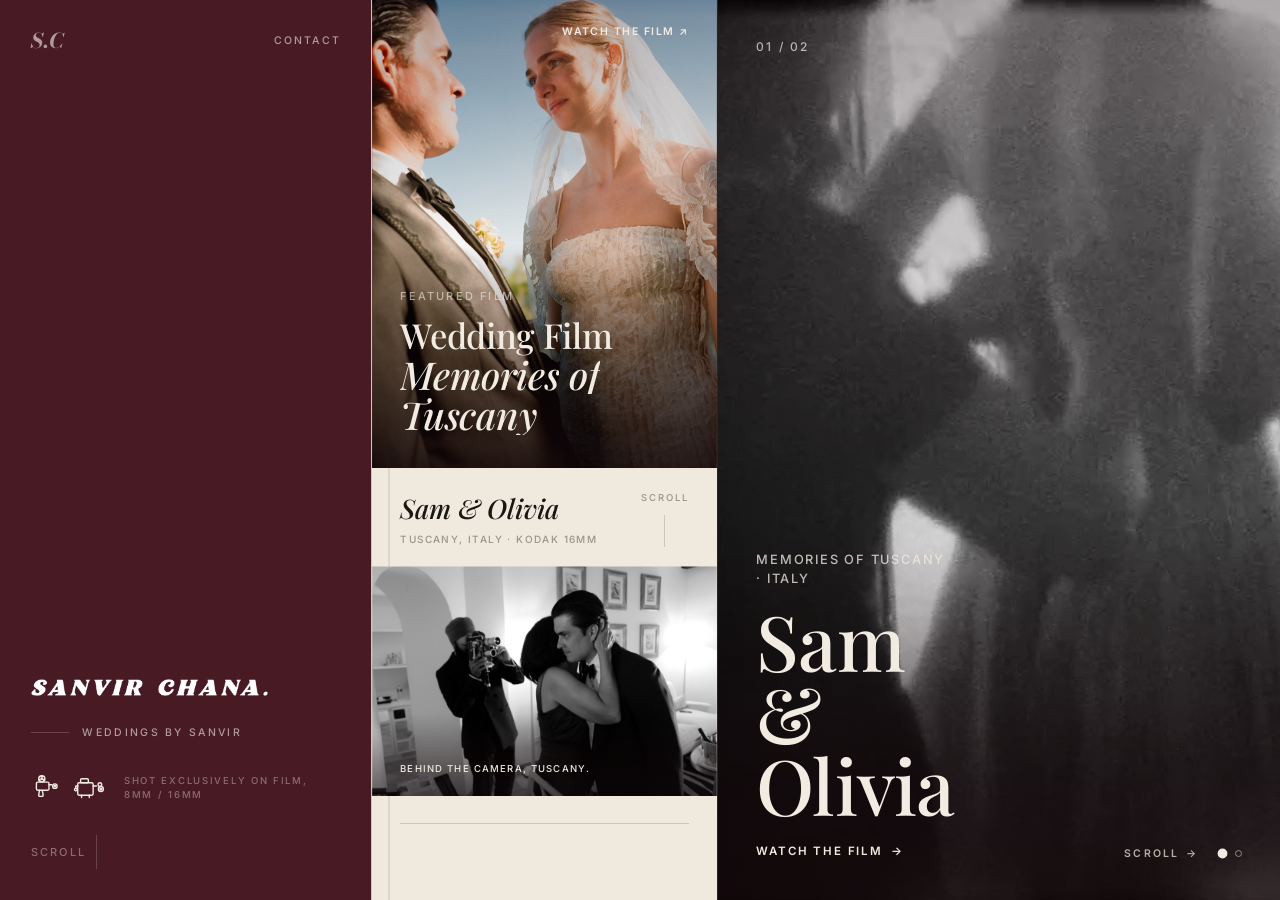
==== commit a041720b: "SEO: titles, meta, Open Graph/Twitter, Schema.org JSON-LD, sitemap & robots - Keyword-focused titles" ====
--- a/site/index.html
+++ b/site/index.html
@@ -3,12 +3,29 @@
 <head>
   <meta charset="UTF-8" />
   <meta name="viewport" content="width=device-width, initial-scale=1" />
-  <title>Studio Sanvir — Weddings</title>
-  <meta name="description" content="Studio Sanvir — wedding films by Sanvir Chana, shot entirely on Kodak film, each with an original score by composer Marcus Herne. London &amp; Tuscany." />
-  <meta property="og:title" content="Studio Sanvir — Weddings" />
-  <meta property="og:description" content="Weddings by Sanvir. Wholly bespoke, shot on Kodak film, with an original score for every couple." />
+  <title>Studio Sanvir — London Wedding Filmmaker on Kodak 16mm</title>
+  <meta name="description" content="London wedding filmmaker creating cinematic films shot entirely on Kodak 16mm, each with an original score. Bespoke, luxury wedding videography by Studio Sanvir — London and worldwide." />
+  <link rel="canonical" href="https://studiosanvir.com/" />
+  <meta name="author" content="Sanvir Chana" />
+  <meta name="robots" content="index, follow, max-image-preview:large" />
+  <meta name="geo.region" content="GB-LND" />
+  <meta name="geo.placename" content="London" />
+
   <meta property="og:type" content="website" />
-  <meta property="og:image" content="assets/img/full/q-846.jpg" />
+  <meta property="og:site_name" content="Studio Sanvir" />
+  <meta property="og:locale" content="en_GB" />
+  <meta property="og:url" content="https://studiosanvir.com/" />
+  <meta property="og:title" content="Studio Sanvir — London Wedding Filmmaker on Kodak 16mm" />
+  <meta property="og:description" content="Cinematic wedding films shot entirely on Kodak 16mm film, each with an original score. Bespoke wedding videography by Studio Sanvir — London and worldwide." />
+  <meta property="og:image" content="https://studiosanvir.com/assets/img/full/sam-olivia-look.jpg" />
+  <meta property="og:image:width" content="1400" />
+  <meta property="og:image:height" content="1400" />
+  <meta property="og:image:alt" content="Sam &amp; Olivia, a wedding film still shot on Kodak 16mm in Tuscany" />
+
+  <meta name="twitter:card" content="summary_large_image" />
+  <meta name="twitter:title" content="Studio Sanvir — London Wedding Filmmaker on Kodak 16mm" />
+  <meta name="twitter:description" content="Cinematic wedding films shot entirely on Kodak 16mm, each with an original score. London and worldwide." />
+  <meta name="twitter:image" content="https://studiosanvir.com/assets/img/full/sam-olivia-look.jpg" />
   <meta name="theme-color" content="#f2ebe1" />
   <link rel="icon" href="data:image/svg+xml,<svg xmlns='http://www.w3.org/2000/svg' viewBox='0 0 32 32'><rect width='32' height='32' fill='%23471a24'/><text x='16' y='21.5' font-family='Georgia,serif' font-weight='600' font-size='20' fill='%23f2ebe1' text-anchor='middle'>S</text></svg>" />
 
@@ -17,6 +34,53 @@
   <link href="https://fonts.googleapis.com/css2?family=Bodoni+Moda:ital,opsz,wght@1,6..96,700&family=Playfair+Display:ital,wght@0,400;0,500;0,600;1,400;1,500&family=Inter:wght@400;500;600&display=swap" rel="stylesheet" />
   <link rel="stylesheet" href="assets/css/home.css?v=32" />
   <script>(function(h){try{h.classList.add('is-intro');setTimeout(function(){h.classList.remove('is-intro');},2600);}catch(e){}})(document.documentElement);</script>
+
+  <script type="application/ld+json">
+  {
+    "@context": "https://schema.org",
+    "@graph": [
+      {
+        "@type": ["ProfessionalService", "LocalBusiness"],
+        "@id": "https://studiosanvir.com/#business",
+        "name": "Studio Sanvir",
+        "alternateName": "Weddings by Sanvir",
+        "description": "London wedding filmmaker creating cinematic wedding films shot entirely on Kodak 16mm film, each with an original score. Bespoke, luxury wedding videography in London and worldwide.",
+        "url": "https://studiosanvir.com/",
+        "email": "hi@studiosanvir.com",
+        "image": "https://studiosanvir.com/assets/img/full/sam-olivia-look.jpg",
+        "logo": "https://studiosanvir.com/assets/img/logo-sanvir-chana.png",
+        "priceRange": "£££",
+        "serviceType": ["Wedding Videography", "Wedding Films", "Wedding Filmmaker", "Destination Wedding Films"],
+        "knowsAbout": ["Wedding films", "Wedding videography", "16mm film", "Kodak motion picture film", "Destination weddings", "Cinematic wedding films"],
+        "areaServed": [
+          { "@type": "City", "name": "London" },
+          { "@type": "Country", "name": "United Kingdom" },
+          { "@type": "Place", "name": "Worldwide" }
+        ],
+        "address": { "@type": "PostalAddress", "addressLocality": "London", "addressRegion": "England", "addressCountry": "GB" },
+        "founder": { "@id": "https://studiosanvir.com/#sanvir" },
+        "sameAs": ["https://www.instagram.com/sanvirchana"]
+      },
+      {
+        "@type": "Person",
+        "@id": "https://studiosanvir.com/#sanvir",
+        "name": "Sanvir Chana",
+        "jobTitle": "Wedding Filmmaker",
+        "worksFor": { "@id": "https://studiosanvir.com/#business" },
+        "url": "https://studiosanvir.com/",
+        "sameAs": ["https://www.instagram.com/sanvirchana"]
+      },
+      {
+        "@type": "WebSite",
+        "@id": "https://studiosanvir.com/#website",
+        "url": "https://studiosanvir.com/",
+        "name": "Studio Sanvir",
+        "inLanguage": "en-GB",
+        "publisher": { "@id": "https://studiosanvir.com/#business" }
+      }
+    ]
+  }
+  </script>
 </head>
 <body>
   <a class="skip" href="#films">Skip to the films</a>
@@ -36,7 +100,7 @@
         </div>
 
         <h1 class="logo" aria-label="Studio Sanvir, Weddings by Sanvir">
-          <span class="logo__word" data-reveal aria-hidden="true"><img class="logo__img" src="assets/img/logo-sanvir-chana.png" alt="Sanvir Chana" /></span>
+          <span class="logo__word" data-reveal aria-hidden="true"><img class="logo__img" src="assets/img/logo-sanvir-chana.png" alt="Studio Sanvir, wedding films by Sanvir Chana" /></span>
           <span class="logo__meta" data-reveal aria-hidden="true">
             <span class="logo__rule"></span>
             <span class="logo__desc">Weddings by Sanvir</span>
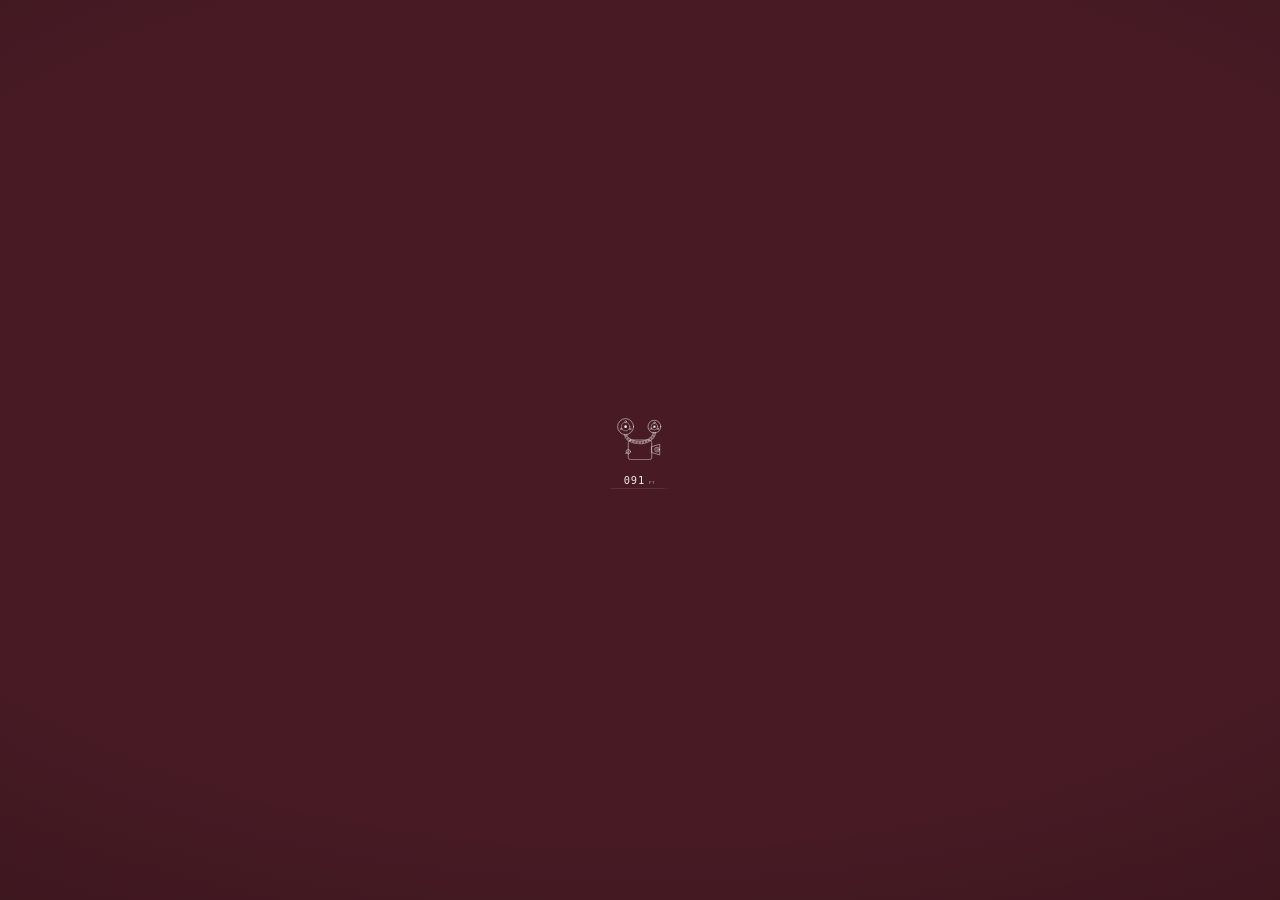
==== commit 06fbaec2: "Opening titles: Bolex threading film over a feet counter, then the wordmark, then dissolve into the " ====
--- a/site/index.html
+++ b/site/index.html
@@ -32,8 +32,11 @@
   <link rel="preconnect" href="https://fonts.googleapis.com" />
   <link rel="preconnect" href="https://fonts.gstatic.com" crossorigin />
   <link href="https://fonts.googleapis.com/css2?family=Bodoni+Moda:ital,opsz,wght@1,6..96,700&family=Playfair+Display:ital,wght@0,400;0,500;0,600;1,400;1,500&family=Inter:wght@400;500;600&display=swap" rel="stylesheet" />
-  <link rel="stylesheet" href="assets/css/home.css?v=32" />
-  <script>(function(h){try{h.classList.add('is-intro');setTimeout(function(){h.classList.remove('is-intro');},2600);}catch(e){}})(document.documentElement);</script>
+  <link rel="stylesheet" href="assets/css/home.css?v=36" />
+  <script>(function(d){var h=d.documentElement;try{h.classList.add('is-intro');
+    setTimeout(function(){h.classList.remove('is-intro');},7000);                                  /* backstop: never trap the columns hidden */
+    setTimeout(function(){var l=d.getElementById('loader');if(l){l.classList.add('is-done');setTimeout(function(){if(l.parentNode)l.parentNode.removeChild(l);},950);}},7400);  /* backstop: never trap the overlay */
+  }catch(e){}})(document);</script>
 
   <script type="application/ld+json">
   {
@@ -85,6 +88,56 @@
 <body>
   <a class="skip" href="#films">Skip to the films</a>
 
+  <!-- OPENING TITLES — Bolex threads film over a feet counter, then the wordmark, then dissolve -->
+  <div class="loader" id="loader" role="presentation" aria-hidden="true">
+    <div class="loader__stage">
+      <svg class="loader__bolex" viewBox="0 0 300 200" role="img" aria-label="A Bolex film camera threading film">
+        <!-- film threaded off the two spools, down through the gate -->
+        <path class="film-band" d="M96 84 C96 105 124 116 150 116 C176 116 204 99 204 76"/>
+        <path class="film-perf" d="M96 84 C96 105 124 116 150 116 C176 116 204 99 204 76"/>
+
+        <!-- camera body + lens turret + hand crank -->
+        <rect class="ln" x="106" y="106" width="88" height="74" rx="9"/>
+        <path class="ln" d="M194 131 l30 -9 v40 l-30 -9 z"/>
+        <circle class="ln" cx="214" cy="142" r="9"/>
+        <circle class="ln ln--thin" cx="214" cy="142" r="4"/>
+        <circle class="ln" cx="106" cy="150" r="8"/>
+        <path class="ln" d="M106 150 l-10 6"/>
+        <rect class="ln ln--thin" x="120" y="166" width="60" height="0"/>
+
+        <!-- left spool (feed) -->
+        <g class="reel reel--a">
+          <circle class="ln" cx="96" cy="56" r="30"/>
+          <circle class="ln ln--thin" cx="96" cy="56" r="16"/>
+          <circle class="fillc" cx="96" cy="56" r="5"/>
+          <circle class="ln ln--thin" cx="96" cy="37" r="3.4"/>
+          <circle class="ln ln--thin" cx="113" cy="65" r="3.4"/>
+          <circle class="ln ln--thin" cx="79" cy="65" r="3.4"/>
+        </g>
+        <!-- right spool (take-up) -->
+        <g class="reel reel--b">
+          <circle class="ln" cx="204" cy="56" r="24"/>
+          <circle class="ln ln--thin" cx="204" cy="56" r="12.5"/>
+          <circle class="fillc" cx="204" cy="56" r="4.5"/>
+          <circle class="ln ln--thin" cx="204" cy="41" r="3"/>
+          <circle class="ln ln--thin" cx="217" cy="64" r="3"/>
+          <circle class="ln ln--thin" cx="191" cy="64" r="3"/>
+        </g>
+      </svg>
+
+      <div class="loader__counter">
+        <span class="loader__ft"><span data-load-ft>000</span><span class="loader__unit">ft</span></span>
+        <span class="loader__track"><i data-load-fill></i></span>
+      </div>
+    </div>
+
+    <div class="loader__name">
+      <img class="loader__namelogo" src="assets/img/logo-sanvir-chana.png" alt="Sanvir Chana" />
+      <span class="loader__rule"></span>
+      <span class="loader__tag">Weddings by Sanvir</span>
+    </div>
+  </div>
+
   <div class="layout">
 
     <!-- 1 · IDENTITY (burgundy, spacious) --------------------------------- -->
@@ -251,6 +304,6 @@
   </div>
 
   <script src="https://cdnjs.cloudflare.com/ajax/libs/gsap/3.12.5/gsap.min.js" defer></script>
-  <script src="assets/js/home.js?v=10" defer></script>
+  <script src="assets/js/home.js?v=11" defer></script>
 </body>
 </html>
--- a/site/assets/css/home.css
+++ b/site/assets/css/home.css
@@ -290,3 +290,55 @@
   [data-reveal], [data-clip] { opacity: 1; transform: none; clip-path: none; }
   .word__in { transform: none; }
 }
+
+/* =========================================================================
+   OPENING TITLES — a burgundy field, a Bolex threading film over a feet
+   counter, then the wordmark, then a dissolve into the site.  (JS: initLoader)
+   ========================================================================= */
+.loader { position: fixed; inset: 0; z-index: 300; display: grid; place-items: center;
+  --intro-scale: 0.25;                              /* the whole title sequence scales from here */
+  background: var(--oxblood); color: var(--cream); cursor: default;
+  opacity: 1; transition: opacity 0.95s var(--ease); }
+.loader.is-done { opacity: 0; pointer-events: none; }
+.loader::after { content: ""; position: absolute; inset: 0; pointer-events: none;   /* gentle vignette */
+  background: radial-gradient(125% 95% at 50% 44%, transparent 52%, rgba(0,0,0,0.34) 100%); }
+
+/* --- the camera + counter that play first --- */
+.loader__stage { position: relative; z-index: 1; display: flex; flex-direction: column; align-items: center;
+  gap: clamp(24px, 4.4vh, 46px); transform: scale(var(--intro-scale)); transform-origin: center;
+  transition: opacity 0.55s var(--ease), transform 0.7s var(--ease); }
+.loader.is-named .loader__stage { opacity: 0; transform: translateY(-12px) scale(calc(var(--intro-scale) * 0.96)); pointer-events: none; }
+
+.loader__bolex { width: clamp(214px, 30vw, 320px); height: auto; overflow: visible;
+  animation: bolexIn 0.85s var(--ease) both; }
+@keyframes bolexIn { from { opacity: 0; filter: blur(9px); transform: translateY(12px); } to { opacity: 1; filter: none; transform: none; } }
+.loader__bolex .ln { fill: none; stroke: var(--cream); stroke-width: 2; stroke-linecap: round; stroke-linejoin: round; vector-effect: non-scaling-stroke; }
+.loader__bolex .ln--thin { stroke-width: 1.4; }
+.loader__bolex .fillc { fill: var(--cream); stroke: none; }
+.loader__bolex .reel { transform-box: fill-box; transform-origin: center; }
+.loader__bolex .reel--a { animation: reelspin 2.6s linear infinite; }
+.loader__bolex .reel--b { animation: reelspin 1.8s linear infinite; }
+@keyframes reelspin { to { transform: rotate(360deg); } }
+.loader__bolex .film-band { fill: none; stroke: rgba(242,235,225,0.46); stroke-width: 13; }
+.loader__bolex .film-perf { fill: none; stroke: var(--oxblood); stroke-width: 6.5; stroke-dasharray: 3 9; animation: filmrun 0.62s linear infinite; }
+@keyframes filmrun { to { stroke-dashoffset: -24; } }
+
+.loader__counter { display: flex; flex-direction: column; align-items: center; gap: 13px; }
+.loader__ft { display: flex; align-items: baseline; gap: 0.36em; line-height: 1; color: var(--cream);
+  font-family: ui-monospace, "SFMono-Regular", Menlo, "Roboto Mono", monospace;
+  font-size: clamp(1.7rem, 4.4vw, 2.6rem); letter-spacing: 0.08em; font-variant-numeric: tabular-nums; }
+.loader__unit { font-family: var(--sans); font-size: 0.38em; font-weight: 500; letter-spacing: 0.34em; text-transform: uppercase; color: var(--cream-2); }
+.loader__track { position: relative; width: clamp(150px, 22vw, 232px); height: 1px; background: var(--cream-line); overflow: hidden; }
+.loader__track i { position: absolute; inset: 0; background: var(--cream); transform: scaleX(0); transform-origin: left; }
+
+/* --- the wordmark that resolves before the dissolve --- */
+.loader__name { position: absolute; left: 0; right: 0; top: 50%; transform: translateY(-50%) scale(calc(var(--intro-scale) * 2.25));   /* the wordmark + tag read 2.25x the camera/counter */
+  display: flex; flex-direction: column; align-items: center; gap: clamp(16px, 2.4vw, 26px);
+  padding: 0 8vw; opacity: 0; pointer-events: none; transition: opacity 1s var(--ease); }
+.loader.is-named .loader__name { opacity: 1; }
+.loader__namelogo { width: clamp(258px, 40vw, 540px); height: auto; transform: translateY(14px); transition: transform 1.1s var(--ease); }
+.loader.is-named .loader__namelogo { transform: none; }
+.loader__rule { width: clamp(26px, 4vw, 50px); height: 1px; background: var(--cream-line); opacity: 0; transition: opacity 0.9s var(--ease) 0.4s; }
+.loader__tag { font-family: var(--sans); font-size: 11px; font-weight: 500; letter-spacing: 0.32em; text-transform: uppercase; color: var(--cream-2);
+  opacity: 0; transition: opacity 0.9s var(--ease) 0.5s; }
+.loader.is-named .loader__rule, .loader.is-named .loader__tag { opacity: 1; }
